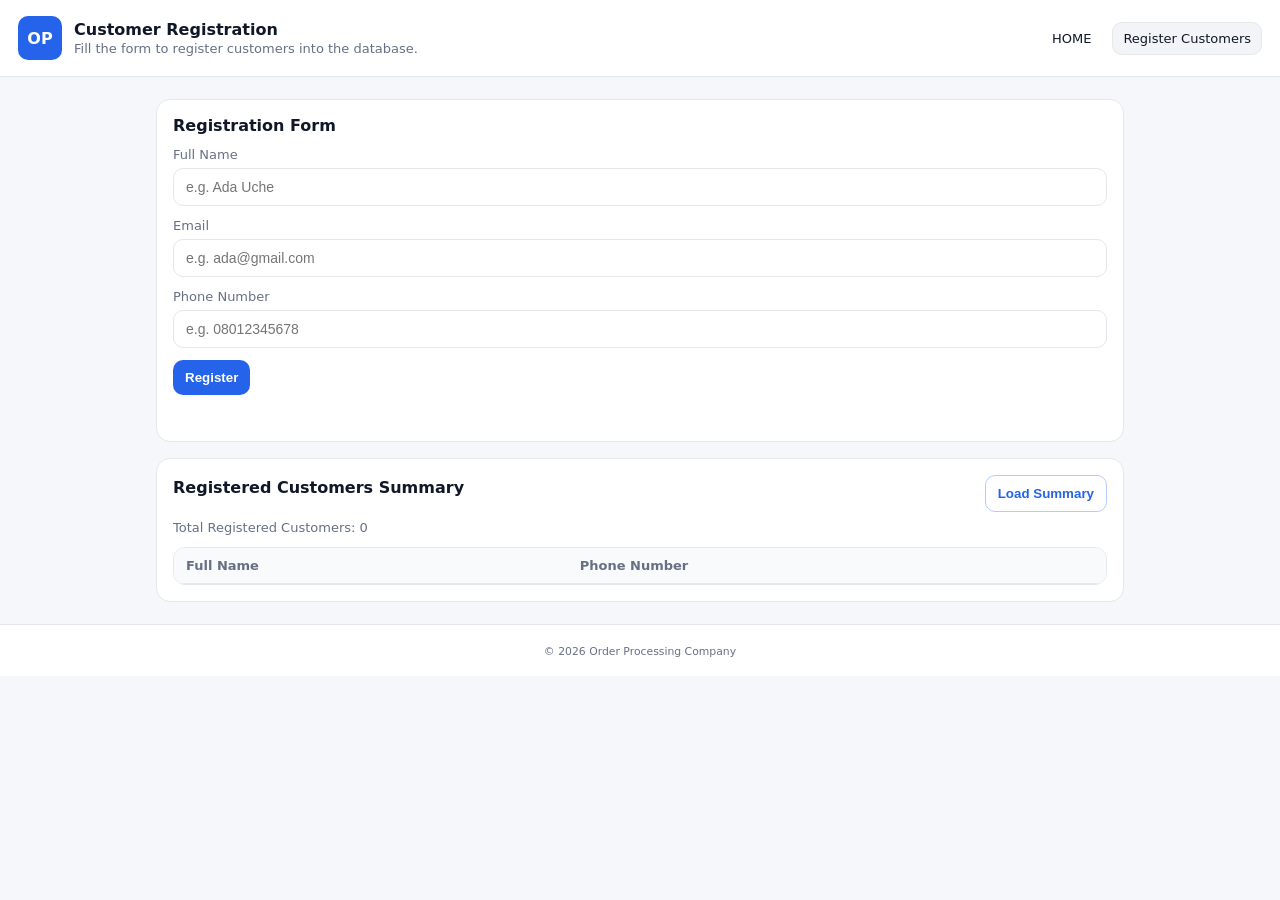
==== register.html @ 32367a80 "Add files via upload" ====
<!DOCTYPE html>
<html lang="en">
  <head>
    <meta charset="UTF-8" />
    <meta name="viewport" content="width=device-width, initial-scale=1.0" />
    <title>Register Customers</title>
    <link rel="stylesheet" href="styles.css" />
  </head>
  <body>
    <header class="header">
      <div class="brand">
        <div class="logo">OP</div>
        <div>
          <h1>Customer Registration</h1>
          <p>Fill the form to register customers into the database.</p>
        </div>
      </div>

      <nav class="nav">
        <a href="index.html">HOME</a>
        <a class="active" href="register.html">Register Customers</a>
      </nav>
    </header>

    <main class="container">
      <section class="card">
        <h2>Registration Form</h2>

        <form id="customerForm" class="form">
          <label>
            Full Name
            <input type="text" id="name" required placeholder="e.g. Ada Uche" />
          </label>

          <label>
            Email
            <input
              type="email"
              id="email"
              required
              placeholder="e.g. ada@gmail.com"
            />
          </label>

          <label>
            Phone Number
            <input
              type="tel"
              id="phone"
              required
              placeholder="e.g. 08012345678"
            />
          </label>

          <button class="btn" type="submit">Register</button>
          <p class="msg" id="msg"></p>
        </form>
      </section>

      <section class="card">
        <div class="summary-head">
          <h2>Registered Customers Summary</h2>
          <button class="btn outline" id="loadSummary" type="button">
            Load Summary
          </button>
        </div>

        <p class="count" id="totalCount">Total Registered Customers: 0</p>

        <div class="table-wrap">
          <table class="table" id="summaryTable">
            <thead>
              <tr>
                <th>Full Name</th>
                <th>Phone Number</th>
              </tr>
            </thead>
            <tbody></tbody>
          </table>
        </div>
      </section>
    </main>

    <footer class="footer">
      <small>© <span id="year"></span> Order Processing Company</small>
    </footer>

    <script type="module" src="app.js"></script>
    <script>
      document.getElementById("year").textContent = new Date().getFullYear();
    </script>
  </body>
</html>
---- styles.css ----
:root {
  --bg: #f6f7fb;
  --text: #101828;
  --muted: #667085;
  --card: #ffffff;
  --border: #e4e7ec;
  --primary: #2563eb;
  --primary-dark: #1d4ed8;
}

* {
  box-sizing: border-box;
}

html,
body {
  height: 100%;
}

body {
  margin: 0;
  font-family: system-ui, -apple-system, Segoe UI, Roboto, Arial, sans-serif;
  background: var(--bg);
  color: var(--text);
}

/* Page layout so footer stays at bottom */
.home-layout,
.register-layout {
  display: flex;
  flex-direction: column;
  min-height: 100vh;
}

/* Header */
.header {
  background: #fff;
  border-bottom: 1px solid var(--border);
  padding: 16px 18px;
  display: flex;
  align-items: center;
  justify-content: space-between;
  gap: 16px;
}

.brand {
  display: flex;
  align-items: center;
  gap: 12px;
}

.logo {
  width: 44px;
  height: 44px;
  border-radius: 10px;
  background: var(--primary);
  color: #fff;
  display: grid;
  place-items: center;
  font-weight: 800;
}

.header h1 {
  margin: 0;
  font-size: 16px;
}

.header p {
  margin: 2px 0 0;
  color: var(--muted);
  font-size: 13px;
}

/* Nav */
.nav {
  display: flex;
  gap: 10px;
  flex-wrap: wrap;
}

.nav a {
  text-decoration: none;
  color: var(--text);
  padding: 8px 10px;
  border-radius: 10px;
  border: 1px solid transparent;
  font-size: 13px;
}

.nav a:hover {
  background: #f2f4f7;
}

.nav a.active {
  border-color: var(--border);
  background: #f2f4f7;
}

/* Main container */
.container {
  max-width: 1000px;
  margin: 22px auto;
  padding: 0 16px;
  flex: 1; /* pushes footer to bottom */
  display: grid;
  gap: 16px;
}

/* Cards */
.card {
  background: var(--card);
  border: 1px solid var(--border);
  border-radius: 14px;
  padding: 16px;
}

.card h2 {
  margin: 0 0 12px;
  font-size: 16px;
}

/* HOME: two vertical sections */
.two-columns {
  display: grid;
  grid-template-columns: 1fr 1fr;
  gap: 20px;
}

/* Lists */
.list {
  padding-left: 18px;
  line-height: 1.8;
  color: var(--muted);
  margin: 0;
}

/* Forms */
.form {
  display: grid;
  gap: 12px;
}

label {
  display: grid;
  gap: 6px;
  font-size: 13px;
  color: var(--muted);
}

input {
  padding: 10px 12px;
  border-radius: 10px;
  border: 1px solid var(--border);
  outline: none;
  font-size: 14px;
  color: var(--text);
  background: #fff;
}

input:focus {
  border-color: #b2ccff;
  box-shadow: 0 0 0 4px rgba(37, 99, 235, 0.12);
}

/* Buttons */
.btn {
  border: none;
  background: var(--primary);
  color: #fff;
  padding: 10px 12px;
  border-radius: 10px;
  cursor: pointer;
  font-weight: 600;
  width: fit-content;
  text-decoration: none;
  display: inline-block;
}

.btn:hover {
  background: var(--primary-dark);
}

.btn.outline {
  background: #fff;
  color: var(--primary);
  border: 1px solid #b2ccff;
}

.btn.outline:hover {
  background: #eff6ff;
}

/* Messages */
.msg {
  margin: 0;
  font-size: 13px;
  color: var(--muted);
  min-height: 18px;
}

/* Summary header (Register page) */
.summary-head {
  display: flex;
  align-items: center;
  justify-content: space-between;
  gap: 10px;
  flex-wrap: wrap;
}

.count {
  margin: 8px 0 12px;
  font-size: 13px;
  color: var(--muted);
}

/* Tables */
.table-wrap {
  overflow: auto;
  border: 1px solid var(--border);
  border-radius: 12px;
}

.table {
  width: 100%;
  border-collapse: collapse;
  min-width: 420px;
}

.table th,
.table td {
  padding: 10px 12px;
  text-align: left;
  border-bottom: 1px solid var(--border);
  font-size: 13px;
}

.table th {
  background: #f9fafb;
  color: var(--muted);
  font-weight: 700;
}

/* Footer */
.footer {
  text-align: center;
  padding: 18px;
  color: var(--muted);
  font-size: 13px;
  border-top: 1px solid var(--border);
  background: #fff;
}

/* Responsive */
@media (max-width: 768px) {
  .header {
    flex-direction: column;
    align-items: flex-start;
  }

  .two-columns {
    grid-template-columns: 1fr;
  }

  .table {
    min-width: 100%;
  }
}
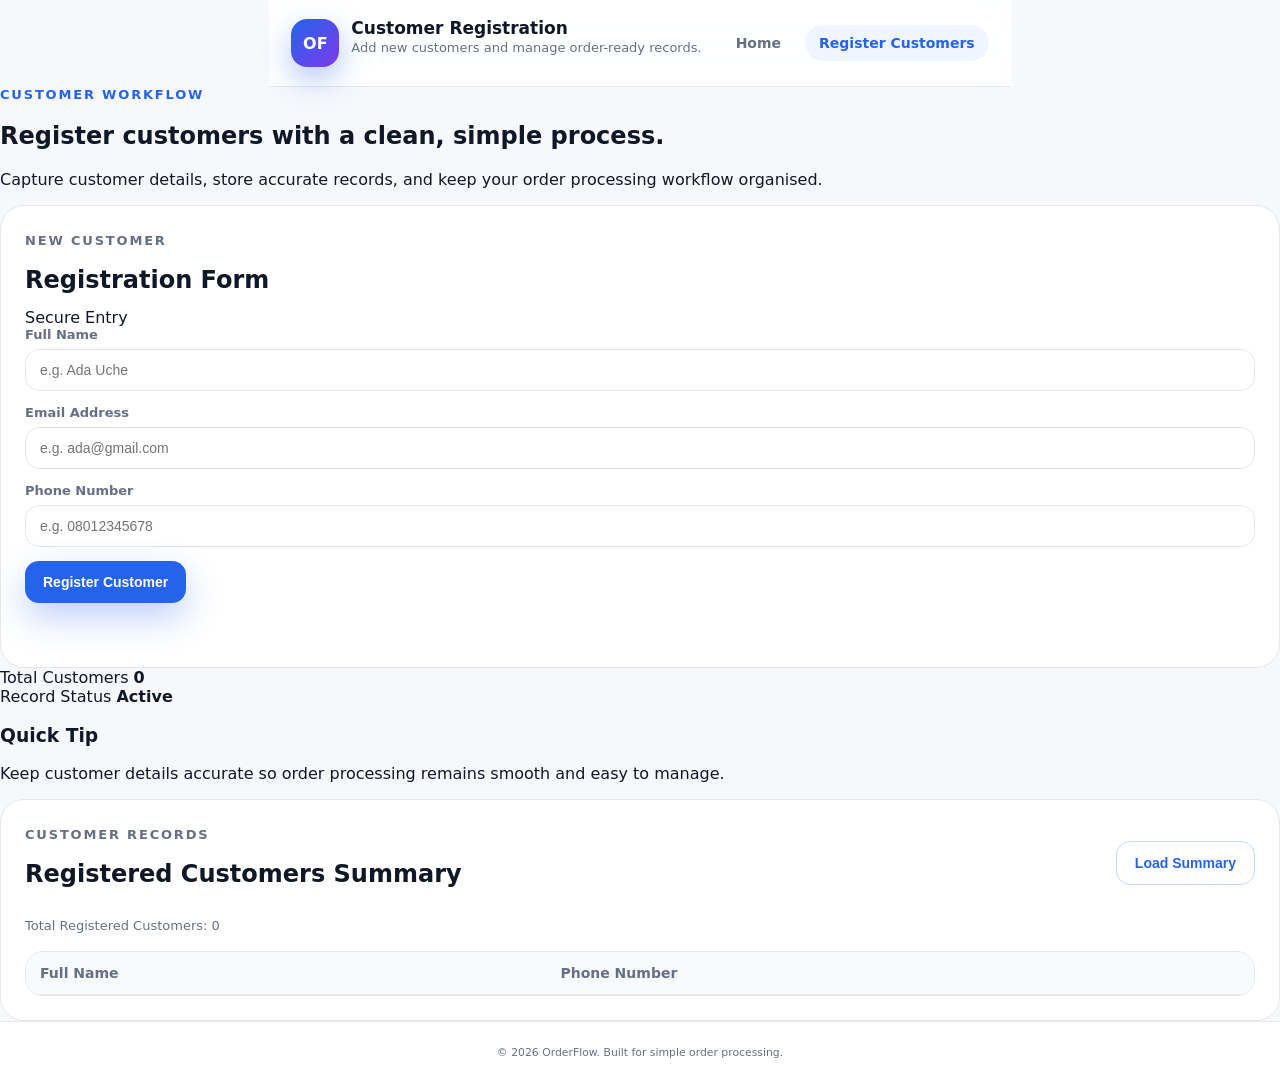
==== commit 1489ca20: "Revamp register.html for better customer registration Updated the registration page layout and conte" ====
--- a/register.html
+++ b/register.html
@@ -3,63 +3,98 @@
   <head>
     <meta charset="UTF-8" />
     <meta name="viewport" content="width=device-width, initial-scale=1.0" />
-    <title>Register Customers</title>
+    <title>Register Customers | OrderFlow</title>
     <link rel="stylesheet" href="styles.css" />
   </head>
-  <body>
+
+  <body class="register-layout">
     <header class="header">
       <div class="brand">
-        <div class="logo">OP</div>
+        <div class="logo">OF</div>
         <div>
           <h1>Customer Registration</h1>
-          <p>Fill the form to register customers into the database.</p>
+          <p>Add new customers and manage order-ready records.</p>
         </div>
       </div>
 
       <nav class="nav">
-        <a href="index.html">HOME</a>
+        <a href="index.html">Home</a>
         <a class="active" href="register.html">Register Customers</a>
       </nav>
     </header>
 
-    <main class="container">
-      <section class="card">
-        <h2>Registration Form</h2>
-
-        <form id="customerForm" class="form">
-          <label>
-            Full Name
-            <input type="text" id="name" required placeholder="e.g. Ada Uche" />
-          </label>
-
-          <label>
-            Email
-            <input
-              type="email"
-              id="email"
-              required
-              placeholder="e.g. ada@gmail.com"
-            />
-          </label>
-
-          <label>
-            Phone Number
-            <input
-              type="tel"
-              id="phone"
-              required
-              placeholder="e.g. 08012345678"
-            />
-          </label>
-
-          <button class="btn" type="submit">Register</button>
-          <p class="msg" id="msg"></p>
-        </form>
+    <main class="register-page">
+      <section class="register-hero">
+        <p class="eyebrow">Customer workflow</p>
+        <h2>Register customers with a clean, simple process.</h2>
+        <p>
+          Capture customer details, store accurate records, and keep your order
+          processing workflow organised.
+        </p>
       </section>
 
-      <section class="card">
+      <section class="register-grid">
+        <section class="card register-card">
+          <div class="card-top">
+            <div>
+              <p class="eyebrow">New customer</p>
+              <h2>Registration Form</h2>
+            </div>
+            <span class="form-badge">Secure Entry</span>
+          </div>
+
+          <form id="customerForm" class="form modern-form">
+            <label>
+              Full Name
+              <input type="text" id="name" required placeholder="e.g. Ada Uche" />
+            </label>
+
+            <label>
+              Email Address
+              <input type="email" id="email" required placeholder="e.g. ada@gmail.com" />
+            </label>
+
+            <label>
+              Phone Number
+              <input type="tel" id="phone" required placeholder="e.g. 08012345678" />
+            </label>
+
+            <button class="btn primary register-btn" type="submit">
+              Register Customer
+            </button>
+
+            <p class="msg" id="msg"></p>
+          </form>
+        </section>
+
+        <aside class="mini-dashboard">
+          <div class="mini-stat">
+            <span>Total Customers</span>
+            <strong id="sideTotal">0</strong>
+          </div>
+
+          <div class="mini-stat">
+            <span>Record Status</span>
+            <strong>Active</strong>
+          </div>
+
+          <div class="mini-note">
+            <h3>Quick Tip</h3>
+            <p>
+              Keep customer details accurate so order processing remains smooth
+              and easy to manage.
+            </p>
+          </div>
+        </aside>
+      </section>
+
+      <section class="card summary-card">
         <div class="summary-head">
-          <h2>Registered Customers Summary</h2>
+          <div>
+            <p class="eyebrow">Customer records</p>
+            <h2>Registered Customers Summary</h2>
+          </div>
+
           <button class="btn outline" id="loadSummary" type="button">
             Load Summary
           </button>
@@ -82,7 +117,7 @@
     </main>
 
     <footer class="footer">
-      <small>© <span id="year"></span> Order Processing Company</small>
+      <small>© <span id="year"></span> OrderFlow. Built for simple order processing.</small>
     </footer>
 
     <script type="module" src="app.js"></script>
--- a/styles.css
+++ b/styles.css
@@ -1,223 +1,571 @@
 :root {
-  --bg: #f6f7fb;
+  --bg: #f7f8fc;
   --text: #101828;
   --muted: #667085;
-  --card: #ffffff;
-  --border: #e4e7ec;
+  --white: #ffffff;
+  --border: #e5e7eb;
   --primary: #2563eb;
   --primary-dark: #1d4ed8;
+  --dark: #0f172a;
+  --green: #16a34a;
+  --purple: #7c3aed;
+  --shadow: 0 24px 70px rgba(15, 23, 42, 0.12);
+  --radius: 24px;
 }
 
 * {
   box-sizing: border-box;
 }
 
-html,
-body {
-  height: 100%;
+html {
+  scroll-behavior: smooth;
 }
 
 body {
   margin: 0;
-  font-family: system-ui, -apple-system, Segoe UI, Roboto, Arial, sans-serif;
+  font-family: Inter, system-ui, -apple-system, BlinkMacSystemFont, "Segoe UI",
+    Roboto, Arial, sans-serif;
   background: var(--bg);
   color: var(--text);
 }
 
-/* Page layout so footer stays at bottom */
+a {
+  text-decoration: none;
+}
+
 .home-layout,
 .register-layout {
+  min-height: 100vh;
   display: flex;
   flex-direction: column;
-  min-height: 100vh;
-}
-
-/* Header */
+}
+
+/* HEADER */
+.site-header,
 .header {
-  background: #fff;
+  background: rgba(255, 255, 255, 0.88);
+  backdrop-filter: blur(16px);
   border-bottom: 1px solid var(--border);
-  padding: 16px 18px;
-  display: flex;
-  align-items: center;
+  position: sticky;
+  top: 0;
+  z-index: 20;
+}
+
+.navbar,
+.header {
+  max-width: 1180px;
+  margin: 0 auto;
+  padding: 18px 22px;
+  display: flex;
   justify-content: space-between;
-  gap: 16px;
+  align-items: center;
+  gap: 20px;
 }
 
 .brand {
   display: flex;
   align-items: center;
   gap: 12px;
+  color: var(--text);
 }
 
 .logo {
-  width: 44px;
-  height: 44px;
-  border-radius: 10px;
-  background: var(--primary);
-  color: #fff;
+  width: 48px;
+  height: 48px;
+  border-radius: 16px;
   display: grid;
   place-items: center;
-  font-weight: 800;
+  color: white;
+  font-weight: 900;
+  background: linear-gradient(135deg, var(--primary), var(--purple));
+  box-shadow: 0 12px 30px rgba(37, 99, 235, 0.35);
+}
+
+.brand strong {
+  display: block;
+  font-size: 17px;
+}
+
+.brand small,
+.header p {
+  display: block;
+  color: var(--muted);
+  font-size: 13px;
+  margin-top: 2px;
 }
 
 .header h1 {
   margin: 0;
-  font-size: 16px;
-}
-
-.header p {
-  margin: 2px 0 0;
-  color: var(--muted);
-  font-size: 13px;
-}
-
-/* Nav */
-.nav {
+  font-size: 17px;
+}
+
+.nav,
+.nav-links {
   display: flex;
   gap: 10px;
   flex-wrap: wrap;
 }
 
-.nav a {
-  text-decoration: none;
+.nav a,
+.nav-links a {
+  color: var(--muted);
+  font-weight: 700;
+  font-size: 14px;
+  padding: 10px 14px;
+  border-radius: 999px;
+  transition: 0.25s ease;
+}
+
+.nav a:hover,
+.nav-links a:hover,
+.nav a.active,
+.nav-links a.active {
+  color: var(--primary);
+  background: #eff6ff;
+}
+
+/* HERO */
+.hero {
+  max-width: 1180px;
+  margin: 0 auto;
+  padding: 90px 22px 50px;
+  display: grid;
+  grid-template-columns: 1.1fr 0.9fr;
+  gap: 50px;
+  align-items: center;
+}
+
+.eyebrow {
+  color: var(--primary);
+  font-size: 13px;
+  text-transform: uppercase;
+  letter-spacing: 0.14em;
+  font-weight: 900;
+  margin: 0 0 14px;
+}
+
+.hero h1 {
+  font-size: clamp(42px, 6vw, 78px);
+  line-height: 0.95;
+  letter-spacing: -0.06em;
+  margin: 0;
+  color: var(--dark);
+}
+
+.hero-text {
+  max-width: 650px;
+  color: var(--muted);
+  font-size: 19px;
+  line-height: 1.7;
+  margin: 26px 0;
+}
+
+.hero-actions {
+  display: flex;
+  gap: 14px;
+  flex-wrap: wrap;
+  margin-bottom: 26px;
+}
+
+.btn {
+  border: 0;
+  cursor: pointer;
+  display: inline-flex;
+  align-items: center;
+  justify-content: center;
+  width: fit-content;
+  padding: 13px 18px;
+  border-radius: 14px;
+  font-weight: 900;
+  font-size: 14px;
+  transition: 0.25s ease;
+}
+
+.btn.primary {
+  color: white;
+  background: var(--primary);
+  box-shadow: 0 14px 35px rgba(37, 99, 235, 0.3);
+}
+
+.btn.primary:hover {
+  background: var(--primary-dark);
+  transform: translateY(-2px);
+}
+
+.btn.secondary {
   color: var(--text);
-  padding: 8px 10px;
-  border-radius: 10px;
-  border: 1px solid transparent;
+  background: white;
+  border: 1px solid var(--border);
+}
+
+.btn.secondary:hover {
+  transform: translateY(-2px);
+  box-shadow: var(--shadow);
+}
+
+.btn.light {
+  background: white;
+  color: var(--primary);
+}
+
+.trust-row {
+  display: flex;
+  flex-wrap: wrap;
+  gap: 12px;
+  color: var(--muted);
+  font-size: 14px;
+  font-weight: 700;
+}
+
+/* HERO CARD */
+.hero-card {
+  min-height: 420px;
+  border-radius: 34px;
+  background: radial-gradient(circle at top left, #93c5fd, transparent 35%),
+    linear-gradient(135deg, #1e293b, #020617);
+  display: grid;
+  place-items: center;
+  padding: 28px;
+  box-shadow: var(--shadow);
+}
+
+.dashboard-card {
+  width: 100%;
+  max-width: 420px;
+  background: rgba(255, 255, 255, 0.94);
+  border: 1px solid rgba(255, 255, 255, 0.4);
+  border-radius: 28px;
+  padding: 22px;
+  box-shadow: 0 30px 80px rgba(2, 6, 23, 0.25);
+}
+
+.dashboard-top {
+  display: flex;
+  gap: 7px;
+  margin-bottom: 28px;
+}
+
+.dashboard-top span {
+  width: 12px;
+  height: 12px;
+  border-radius: 50%;
+  background: #cbd5e1;
+}
+
+.order-preview {
+  display: flex;
+  justify-content: space-between;
+  align-items: center;
+  margin-bottom: 24px;
+}
+
+.order-preview small {
+  color: var(--muted);
+  font-weight: 700;
+}
+
+.order-preview h2 {
+  font-size: 54px;
+  margin: 6px 0 0;
+  letter-spacing: -0.06em;
+}
+
+.status {
+  color: var(--green);
+  background: #dcfce7;
+  padding: 8px 12px;
+  border-radius: 999px;
+}
+
+.progress-label {
+  display: flex;
+  justify-content: space-between;
   font-size: 13px;
-}
-
-.nav a:hover {
-  background: #f2f4f7;
-}
-
-.nav a.active {
-  border-color: var(--border);
-  background: #f2f4f7;
-}
-
-/* Main container */
+  margin-bottom: 8px;
+  color: var(--muted);
+  font-weight: 800;
+}
+
+.bar {
+  height: 11px;
+  background: #e5e7eb;
+  border-radius: 999px;
+  overflow: hidden;
+}
+
+.bar span {
+  display: block;
+  height: 100%;
+  background: linear-gradient(90deg, var(--primary), var(--purple));
+}
+
+.mini-list {
+  display: grid;
+  gap: 12px;
+  margin-top: 24px;
+  color: var(--text);
+  font-weight: 700;
+}
+
+.mini-list div {
+  display: flex;
+  align-items: center;
+  gap: 10px;
+}
+
+.dot {
+  width: 10px;
+  height: 10px;
+  border-radius: 50%;
+}
+
+.dot.green {
+  background: var(--green);
+}
+
+.dot.blue {
+  background: var(--primary);
+}
+
+.dot.purple {
+  background: var(--purple);
+}
+
+/* STATS */
+.stats {
+  max-width: 1180px;
+  margin: 0 auto;
+  padding: 10px 22px 60px;
+  display: grid;
+  grid-template-columns: repeat(3, 1fr);
+  gap: 18px;
+}
+
+.stats div {
+  background: white;
+  border: 1px solid var(--border);
+  border-radius: 22px;
+  padding: 24px;
+}
+
+.stats h3 {
+  font-size: 34px;
+  margin: 0;
+  letter-spacing: -0.04em;
+}
+
+.stats p {
+  margin: 8px 0 0;
+  color: var(--muted);
+}
+
+/* SECTIONS */
+.section {
+  max-width: 1180px;
+  margin: 0 auto;
+  padding: 40px 22px;
+}
+
+.section-head {
+  max-width: 720px;
+  margin-bottom: 28px;
+}
+
+.section-head h2 {
+  font-size: clamp(30px, 4vw, 48px);
+  line-height: 1.05;
+  letter-spacing: -0.05em;
+  margin: 0;
+}
+
+.section-head p:not(.eyebrow) {
+  color: var(--muted);
+  line-height: 1.7;
+  font-size: 17px;
+}
+
+.feature-grid {
+  display: grid;
+  grid-template-columns: repeat(4, 1fr);
+  gap: 18px;
+}
+
+.feature-card,
+.process-card,
+.card {
+  background: white;
+  border: 1px solid var(--border);
+  border-radius: var(--radius);
+  padding: 24px;
+  transition: 0.25s ease;
+}
+
+.feature-card:hover,
+.process-card:hover {
+  transform: translateY(-4px);
+  box-shadow: var(--shadow);
+}
+
+.icon {
+  width: 46px;
+  height: 46px;
+  border-radius: 15px;
+  background: #eff6ff;
+  color: var(--primary);
+  display: grid;
+  place-items: center;
+  font-weight: 900;
+  margin-bottom: 18px;
+}
+
+.feature-card h3,
+.process-card h3 {
+  margin: 0 0 10px;
+}
+
+.feature-card p,
+.process-card p {
+  color: var(--muted);
+  line-height: 1.65;
+  margin: 0;
+}
+
+/* PROCESS */
+.process-section {
+  padding-top: 70px;
+}
+
+.process-grid {
+  display: grid;
+  grid-template-columns: repeat(3, 1fr);
+  gap: 18px;
+}
+
+.process-card span {
+  display: inline-grid;
+  place-items: center;
+  width: 38px;
+  height: 38px;
+  background: var(--dark);
+  color: white;
+  border-radius: 50%;
+  font-weight: 900;
+  margin-bottom: 16px;
+}
+
+/* CTA */
+.cta {
+  max-width: 1180px;
+  margin: 50px auto;
+  padding: 42px;
+  border-radius: 32px;
+  background: linear-gradient(135deg, var(--primary), var(--purple));
+  color: white;
+  display: flex;
+  justify-content: space-between;
+  align-items: center;
+  gap: 30px;
+}
+
+.cta .eyebrow {
+  color: #dbeafe;
+}
+
+.cta h2 {
+  margin: 0;
+  font-size: clamp(30px, 4vw, 48px);
+  letter-spacing: -0.05em;
+}
+
+.cta p {
+  color: #e0e7ff;
+  line-height: 1.7;
+  max-width: 650px;
+}
+
+/* REGISTER PAGE SUPPORT */
 .container {
   max-width: 1000px;
-  margin: 22px auto;
+  margin: 30px auto;
   padding: 0 16px;
-  flex: 1; /* pushes footer to bottom */
-  display: grid;
-  gap: 16px;
-}
-
-/* Cards */
-.card {
-  background: var(--card);
-  border: 1px solid var(--border);
-  border-radius: 14px;
-  padding: 16px;
+  flex: 1;
+  display: grid;
+  gap: 18px;
+}
+
+.two-columns {
+  grid-template-columns: 1fr 1fr;
 }
 
 .card h2 {
-  margin: 0 0 12px;
-  font-size: 16px;
-}
-
-/* HOME: two vertical sections */
-.two-columns {
-  display: grid;
-  grid-template-columns: 1fr 1fr;
-  gap: 20px;
-}
-
-/* Lists */
+  margin: 0 0 14px;
+}
+
+.card p {
+  color: var(--muted);
+  line-height: 1.7;
+}
+
 .list {
   padding-left: 18px;
   line-height: 1.8;
   color: var(--muted);
-  margin: 0;
-}
-
-/* Forms */
+}
+
 .form {
   display: grid;
-  gap: 12px;
+  gap: 14px;
 }
 
 label {
   display: grid;
-  gap: 6px;
+  gap: 7px;
   font-size: 13px;
   color: var(--muted);
+  font-weight: 700;
 }
 
 input {
-  padding: 10px 12px;
-  border-radius: 10px;
+  padding: 12px 14px;
+  border-radius: 14px;
   border: 1px solid var(--border);
   outline: none;
   font-size: 14px;
-  color: var(--text);
-  background: #fff;
 }
 
 input:focus {
-  border-color: #b2ccff;
-  box-shadow: 0 0 0 4px rgba(37, 99, 235, 0.12);
-}
-
-/* Buttons */
-.btn {
-  border: none;
-  background: var(--primary);
-  color: #fff;
-  padding: 10px 12px;
-  border-radius: 10px;
-  cursor: pointer;
-  font-weight: 600;
-  width: fit-content;
-  text-decoration: none;
-  display: inline-block;
-}
-
-.btn:hover {
-  background: var(--primary-dark);
+  border-color: #93c5fd;
+  box-shadow: 0 0 0 5px rgba(37, 99, 235, 0.12);
 }
 
 .btn.outline {
-  background: #fff;
+  background: white;
   color: var(--primary);
-  border: 1px solid #b2ccff;
+  border: 1px solid #bfdbfe;
 }
 
 .btn.outline:hover {
   background: #eff6ff;
 }
 
-/* Messages */
-.msg {
-  margin: 0;
+.msg,
+.count {
+  color: var(--muted);
   font-size: 13px;
-  color: var(--muted);
-  min-height: 18px;
-}
-
-/* Summary header (Register page) */
+}
+
 .summary-head {
   display: flex;
   align-items: center;
   justify-content: space-between;
-  gap: 10px;
+  gap: 16px;
   flex-wrap: wrap;
 }
 
-.count {
-  margin: 8px 0 12px;
-  font-size: 13px;
-  color: var(--muted);
-}
-
-/* Tables */
 .table-wrap {
   overflow: auto;
   border: 1px solid var(--border);
-  border-radius: 12px;
+  border-radius: 18px;
 }
 
 .table {
@@ -228,40 +576,86 @@
 
 .table th,
 .table td {
-  padding: 10px 12px;
+  padding: 13px 14px;
   text-align: left;
   border-bottom: 1px solid var(--border);
-  font-size: 13px;
+  font-size: 14px;
 }
 
 .table th {
   background: #f9fafb;
   color: var(--muted);
-  font-weight: 700;
-}
-
-/* Footer */
+}
+
+/* FOOTER */
 .footer {
+  margin-top: auto;
   text-align: center;
-  padding: 18px;
+  padding: 22px;
   color: var(--muted);
   font-size: 13px;
+  background: white;
   border-top: 1px solid var(--border);
-  background: #fff;
-}
-
-/* Responsive */
-@media (max-width: 768px) {
+}
+
+/* RESPONSIVE */
+@media (max-width: 980px) {
+  .hero {
+    grid-template-columns: 1fr;
+    padding-top: 60px;
+  }
+
+  .feature-grid {
+    grid-template-columns: repeat(2, 1fr);
+  }
+
+  .stats,
+  .process-grid {
+    grid-template-columns: 1fr;
+  }
+
+  .cta {
+    flex-direction: column;
+    align-items: flex-start;
+  }
+}
+
+@media (max-width: 700px) {
+  .navbar,
   .header {
     flex-direction: column;
     align-items: flex-start;
   }
 
+  .nav-links,
+  .nav {
+    width: 100%;
+  }
+
+  .nav-links a,
+  .nav a {
+    background: #f8fafc;
+  }
+
+  .hero {
+    padding: 44px 18px 35px;
+  }
+
+  .hero h1 {
+    font-size: 44px;
+  }
+
+  .hero-card {
+    min-height: auto;
+  }
+
+  .feature-grid,
   .two-columns {
     grid-template-columns: 1fr;
   }
 
-  .table {
-    min-width: 100%;
-  }
-}
+  .cta {
+    margin: 30px 18px;
+    padding: 28px;
+  }
+}
